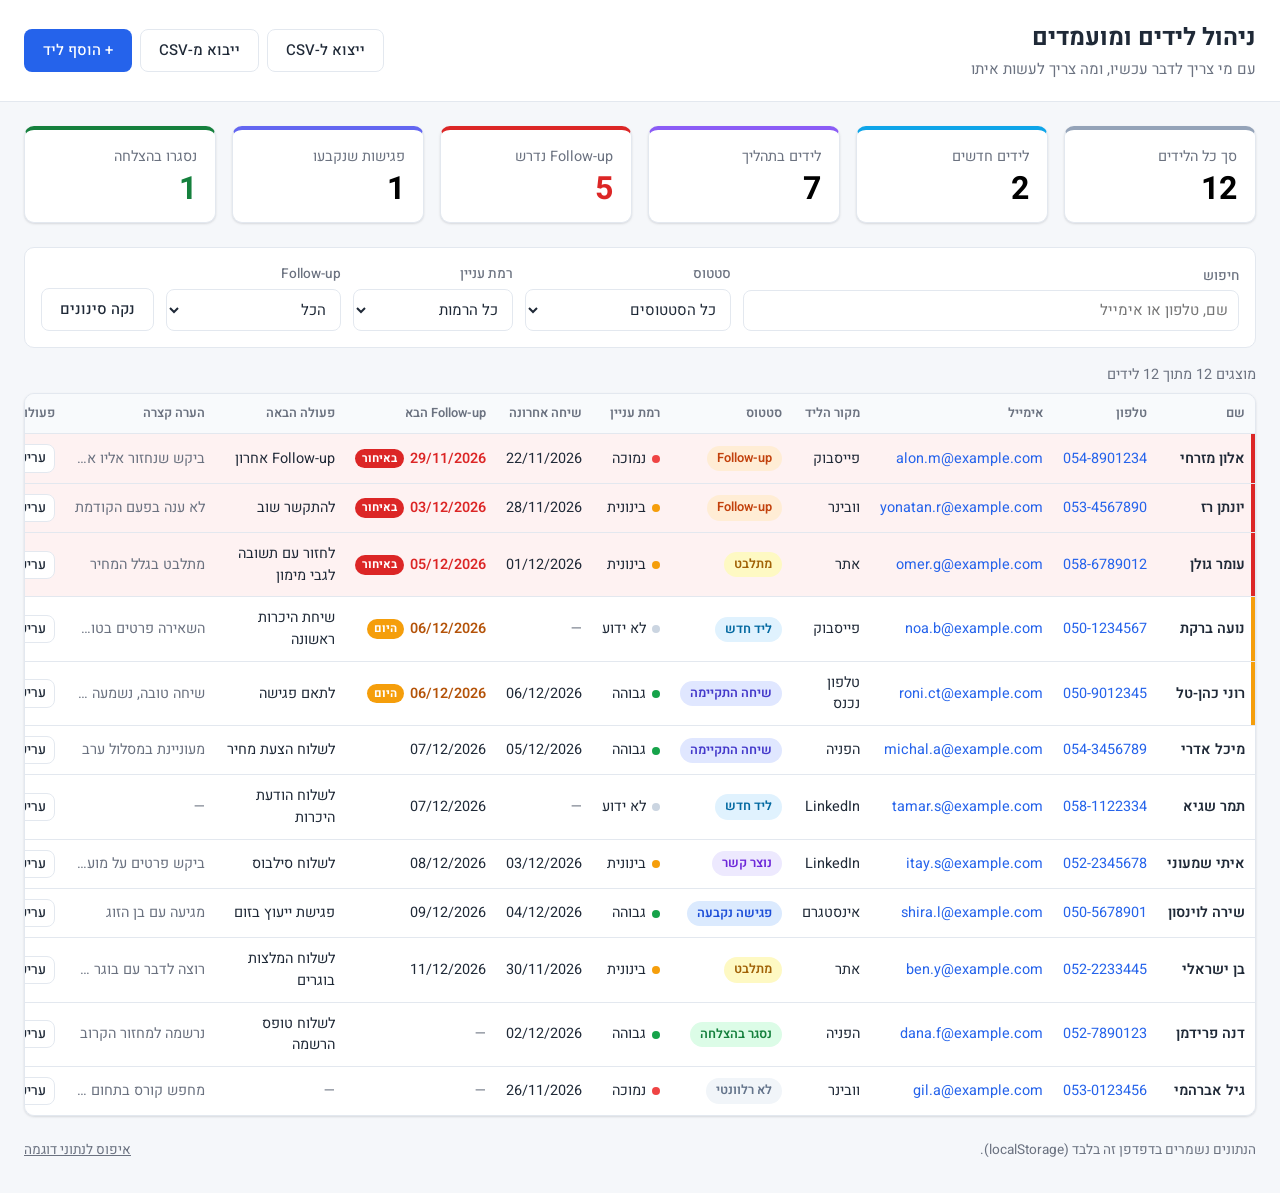
==== index.html @ bf229260 "Initial working version of Candidate Pipeline Dashboard" ====
<!DOCTYPE html>
<html lang="he" dir="rtl">
<head>
  <meta charset="UTF-8">
  <meta name="viewport" content="width=device-width, initial-scale=1.0">
  <title>ניהול לידים – Candidate Pipeline</title>
  <link rel="preconnect" href="https://fonts.googleapis.com">
  <link rel="preconnect" href="https://fonts.gstatic.com" crossorigin>
  <link href="https://fonts.googleapis.com/css2?family=Heebo:wght@400;500;600;700&display=swap" rel="stylesheet">
  <link rel="stylesheet" href="css/style.css">
</head>
<body>
  <header class="app-header">
    <div class="container header-inner">
      <div>
        <h1>ניהול לידים ומועמדים</h1>
        <p class="subtitle">עם מי צריך לדבר עכשיו, ומה צריך לעשות איתו</p>
      </div>
      <div class="header-actions">
        <button type="button" class="btn btn-ghost" id="exportCsvBtn">ייצוא ל-CSV</button>
        <button type="button" class="btn btn-ghost" id="importCsvBtn">ייבוא מ-CSV</button>
        <input type="file" id="importCsvInput" accept=".csv,text/csv" hidden>
        <button type="button" class="btn btn-primary" id="addLeadBtn">+ הוסף ליד</button>
      </div>
    </div>
  </header>

  <main class="container">
    <!-- 4.1 Summary area -->
    <section class="summary" aria-label="סיכום">
      <button type="button" class="card" data-card="all">
        <span class="card-label">סך כל הלידים</span>
        <span class="card-value" id="statTotal">0</span>
      </button>
      <button type="button" class="card" data-card="new">
        <span class="card-label">לידים חדשים</span>
        <span class="card-value" id="statNew">0</span>
      </button>
      <button type="button" class="card" data-card="inProgress">
        <span class="card-label">לידים בתהליך</span>
        <span class="card-value" id="statInProgress">0</span>
      </button>
      <button type="button" class="card card-alert" data-card="followUp">
        <span class="card-label">Follow-up נדרש</span>
        <span class="card-value" id="statFollowUp">0</span>
      </button>
      <button type="button" class="card" data-card="meeting">
        <span class="card-label">פגישות שנקבעו</span>
        <span class="card-value" id="statMeeting">0</span>
      </button>
      <button type="button" class="card card-success" data-card="closed">
        <span class="card-label">נסגרו בהצלחה</span>
        <span class="card-value" id="statClosed">0</span>
      </button>
    </section>

    <!-- 4.2 Search & filters -->
    <section class="filters" aria-label="חיפוש וסינון">
      <div class="field field-search">
        <label for="searchInput">חיפוש</label>
        <input type="search" id="searchInput" placeholder="שם, טלפון או אימייל">
      </div>
      <div class="field">
        <label for="statusFilter">סטטוס</label>
        <select id="statusFilter"></select>
      </div>
      <div class="field">
        <label for="interestFilter">רמת עניין</label>
        <select id="interestFilter"></select>
      </div>
      <div class="field">
        <label for="followUpFilter">Follow-up</label>
        <select id="followUpFilter">
          <option value="">הכל</option>
          <option value="due">נדרש (היום + באיחור)</option>
          <option value="overdue">באיחור</option>
          <option value="today">היום</option>
          <option value="upcoming">עתידי</option>
          <option value="none">ללא תאריך</option>
        </select>
      </div>
      <button type="button" class="btn btn-ghost" id="clearFiltersBtn">נקה סינונים</button>
    </section>

    <!-- 4.3 Leads table -->
    <section class="table-section">
      <p class="results-count" id="resultsCount"></p>
      <div class="table-wrap">
        <table class="leads-table">
          <thead>
            <tr>
              <th>שם</th>
              <th>טלפון</th>
              <th>אימייל</th>
              <th>מקור הליד</th>
              <th>סטטוס</th>
              <th>רמת עניין</th>
              <th>שיחה אחרונה</th>
              <th>Follow-up הבא</th>
              <th>פעולה הבאה</th>
              <th>הערה קצרה</th>
              <th>פעולות</th>
            </tr>
          </thead>
          <tbody id="leadsBody"></tbody>
        </table>
      </div>
      <p class="empty-state" id="emptyState" hidden>לא נמצאו לידים התואמים לחיפוש.</p>
    </section>
  </main>

  <footer class="container app-footer">
    <span>הנתונים נשמרים בדפדפן זה בלבד (localStorage).</span>
    <button type="button" class="link-btn" id="resetDataBtn">איפוס לנתוני דוגמה</button>
  </footer>

  <!-- Add / Edit lead form (sections 7–8) -->
  <dialog id="leadDialog" class="dialog">
    <form id="leadForm" class="lead-form">
      <h2 id="dialogTitle">הוספת ליד</h2>
      <input type="hidden" id="leadId">

      <div class="form-grid">
        <div class="field">
          <label for="fName">שם <span class="required">*</span></label>
          <input type="text" id="fName" required>
        </div>
        <div class="field">
          <label for="fPhone">טלפון</label>
          <input type="tel" id="fPhone" dir="ltr">
        </div>
        <div class="field">
          <label for="fEmail">אימייל</label>
          <input type="email" id="fEmail" dir="ltr">
        </div>
        <div class="field">
          <label for="fSource">מקור הליד</label>
          <input type="text" id="fSource" list="sourceOptions" placeholder="לדוגמה: פייסבוק, הפניה">
          <datalist id="sourceOptions"></datalist>
        </div>
        <div class="field">
          <label for="fStatus">סטטוס</label>
          <select id="fStatus"></select>
        </div>
        <div class="field">
          <label for="fInterest">רמת עניין</label>
          <select id="fInterest"></select>
        </div>
        <div class="field">
          <label for="fLastCall">תאריך שיחה אחרונה</label>
          <input type="date" id="fLastCall">
        </div>
        <div class="field">
          <label for="fFollowUp">תאריך Follow-up</label>
          <input type="date" id="fFollowUp">
        </div>
        <div class="field field-wide">
          <label for="fNextAction">פעולה הבאה</label>
          <input type="text" id="fNextAction">
        </div>
        <div class="field field-wide">
          <label for="fNotes">הערות</label>
          <textarea id="fNotes" rows="3"></textarea>
        </div>
      </div>

      <div class="form-actions">
        <button type="submit" class="btn btn-primary">שמירה</button>
        <button type="button" class="btn btn-ghost" id="cancelBtn">ביטול</button>
      </div>
    </form>
  </dialog>

  <script src="js/csv.js"></script>
  <script src="js/app.js"></script>
</body>
</html>
---- css/style.css ----
/* ---------- Design tokens ---------- */
:root {
  --bg: #f5f7fa;
  --surface: #ffffff;
  --border: #e3e8ef;
  --text: #1f2937;
  --text-muted: #6b7280;
  --primary: #2563eb;
  --primary-hover: #1d4ed8;
  --danger: #dc2626;
  --danger-bg: #fef2f2;
  --warning: #b45309;
  --warning-bg: #fffbeb;
  --success: #15803d;
  --radius: 10px;
  --shadow: 0 1px 2px rgba(16, 24, 40, 0.06), 0 1px 3px rgba(16, 24, 40, 0.08);
  --font: 'Heebo', 'Segoe UI', Arial, sans-serif;
}

* { box-sizing: border-box; }

body {
  margin: 0;
  font-family: var(--font);
  font-size: 15px;
  line-height: 1.5;
  color: var(--text);
  background: var(--bg);
}

.container {
  max-width: 1400px;
  margin: 0 auto;
  padding: 0 24px;
}

a { color: var(--primary); text-decoration: none; }
a:hover { text-decoration: underline; }

.muted { color: var(--text-muted); }

/* ---------- Header ---------- */
.app-header {
  background: var(--surface);
  border-bottom: 1px solid var(--border);
  padding: 20px 0;
  margin-bottom: 24px;
}

.header-inner {
  display: flex;
  align-items: center;
  justify-content: space-between;
  gap: 16px;
}

.app-header h1 { margin: 0; font-size: 1.5rem; font-weight: 700; }
.subtitle { margin: 2px 0 0; color: var(--text-muted); }

.header-actions { display: flex; flex-wrap: wrap; gap: 8px; }

/* ---------- Buttons ---------- */
.btn {
  font: inherit;
  font-weight: 500;
  border: 1px solid transparent;
  border-radius: 8px;
  padding: 9px 18px;
  cursor: pointer;
  transition: background-color 0.15s, border-color 0.15s;
  white-space: nowrap;
}

.btn-primary { background: var(--primary); color: #fff; }
.btn-primary:hover { background: var(--primary-hover); }

.btn-ghost { background: var(--surface); border-color: var(--border); color: var(--text); }
.btn-ghost:hover { background: #f0f3f7; }

.btn-small {
  padding: 3px 8px;
  font-size: 0.85rem;
  background: var(--surface);
  border-color: var(--border);
  color: var(--text);
}
.btn-small:hover { background: #f0f3f7; }

.btn-danger { color: var(--danger); }
.btn-danger:hover { background: var(--danger-bg); border-color: #fecaca; }

.btn:focus-visible, .card:focus-visible, .link-btn:focus-visible {
  outline: 2px solid var(--primary);
  outline-offset: 2px;
}

.link-btn {
  font: inherit;
  background: none;
  border: none;
  color: var(--text-muted);
  text-decoration: underline;
  cursor: pointer;
  padding: 0;
}
.link-btn:hover { color: var(--danger); }

/* ---------- Summary cards ---------- */
.summary {
  display: grid;
  grid-template-columns: repeat(6, 1fr);
  gap: 16px;
  margin-bottom: 24px;
}

.card {
  font: inherit;
  text-align: start;
  background: var(--surface);
  border: 1px solid var(--border);
  border-top: 4px solid #94a3b8;
  border-radius: var(--radius);
  box-shadow: var(--shadow);
  padding: 16px 18px;
  display: flex;
  flex-direction: column;
  gap: 4px;
  cursor: pointer;
  transition: transform 0.15s, box-shadow 0.15s;
}
.card:hover { transform: translateY(-2px); box-shadow: 0 4px 12px rgba(16, 24, 40, 0.1); }

.card[data-card="new"]        { border-top-color: #0ea5e9; }
.card[data-card="inProgress"] { border-top-color: #8b5cf6; }
.card[data-card="meeting"]    { border-top-color: #6366f1; }
.card-alert   { border-top-color: var(--danger); }
.card-success { border-top-color: var(--success); }

.card-label { color: var(--text-muted); font-size: 0.9rem; }
.card-value { font-size: 2rem; font-weight: 700; line-height: 1.1; }
.card-alert .card-value { color: var(--danger); }
.card-success .card-value { color: var(--success); }

/* ---------- Filters ---------- */
.filters {
  display: flex;
  flex-wrap: wrap;
  align-items: flex-end;
  gap: 12px;
  background: var(--surface);
  border: 1px solid var(--border);
  border-radius: var(--radius);
  padding: 16px;
  margin-bottom: 16px;
}

.field { display: flex; flex-direction: column; gap: 4px; min-width: 160px; }
.field-search { flex: 1 1 260px; }
.field label { font-size: 0.85rem; font-weight: 500; color: var(--text-muted); }

input, select, textarea {
  font: inherit;
  color: var(--text);
  background: var(--surface);
  border: 1px solid var(--border);
  border-radius: 8px;
  padding: 8px 10px;
  width: 100%;
}
input:focus, select:focus, textarea:focus {
  outline: none;
  border-color: var(--primary);
  box-shadow: 0 0 0 3px rgba(37, 99, 235, 0.15);
}
/* Keep LTR inputs (phone, email) visually aligned to the right in an RTL form. */
input[dir="ltr"] { text-align: right; }
input[dir="ltr"]::placeholder { direction: rtl; }
textarea { resize: vertical; }

/* ---------- Table ---------- */
.results-count { margin: 0 0 8px; color: var(--text-muted); font-size: 0.9rem; }

.table-wrap {
  background: var(--surface);
  border: 1px solid var(--border);
  border-radius: var(--radius);
  box-shadow: var(--shadow);
  overflow-x: auto;
}

.leads-table { width: 100%; border-collapse: collapse; font-size: 0.9rem; }

.leads-table th,
.leads-table td {
  padding: 10px 10px;
  text-align: right;
  border-bottom: 1px solid var(--border);
  vertical-align: middle;
}

.leads-table th {
  background: #f8fafc;
  font-size: 0.8rem;
  font-weight: 600;
  color: var(--text-muted);
  white-space: nowrap;
}

.leads-table tbody tr:last-child td { border-bottom: none; }
.leads-table tbody tr:hover { background: #f8fafc; }

/* Rows that need attention get a colored edge on the start (right) side. */
.leads-table tr.row-overdue { background: var(--danger-bg); }
.leads-table tr.row-overdue:hover { background: #fee2e2; }
.leads-table tr.row-overdue td:first-child { box-shadow: inset -4px 0 0 var(--danger); }
.leads-table tr.row-today td:first-child { box-shadow: inset -4px 0 0 #f59e0b; }

.cell-name { font-weight: 600; white-space: nowrap; }
.leads-table td a { white-space: nowrap; }

.cell-note {
  max-width: 150px;
  white-space: nowrap;
  overflow: hidden;
  text-overflow: ellipsis;
  color: var(--text-muted);
}

.cell-actions { white-space: nowrap; }
.cell-next { min-width: 130px; }
.cell-actions .btn + .btn { margin-inline-start: 4px; }

.empty-state {
  text-align: center;
  color: var(--text-muted);
  padding: 32px;
}

/* ---------- Status badges (section 5) ---------- */
.badge {
  display: inline-block;
  padding: 3px 10px;
  border-radius: 999px;
  font-size: 0.8rem;
  font-weight: 600;
  white-space: nowrap;
}
.status-new        { background: #e0f2fe; color: #0369a1; }
.status-contacted  { background: #ede9fe; color: #6d28d9; }
.status-called     { background: #e0e7ff; color: #4338ca; }
.status-followup   { background: #ffedd5; color: #c2410c; }
.status-meeting    { background: #dbeafe; color: #1d4ed8; }
.status-hesitant   { background: #fef9c3; color: #a16207; }
.status-irrelevant { background: #f1f5f9; color: #64748b; }
.status-closed     { background: #dcfce7; color: #15803d; }

/* ---------- Interest level ---------- */
.interest { white-space: nowrap; font-size: 0.9rem; }
.interest::before {
  content: '';
  display: inline-block;
  width: 8px;
  height: 8px;
  border-radius: 50%;
  margin-inline-end: 6px;
  vertical-align: middle;
}
.interest-high::before    { background: #16a34a; }
.interest-medium::before  { background: #f59e0b; }
.interest-low::before     { background: #ef4444; }
.interest-unknown::before { background: #cbd5e1; }

/* ---------- Follow-up dates (section 10) ---------- */
.fu { white-space: nowrap; display: inline-flex; align-items: center; gap: 6px; }
.fu small {
  font-size: 0.72rem;
  font-weight: 700;
  padding: 1px 7px;
  border-radius: 999px;
}
.fu-overdue { color: var(--danger); font-weight: 600; }
.fu-overdue small { background: var(--danger); color: #fff; }
.fu-today { color: var(--warning); font-weight: 600; }
.fu-today small { background: #f59e0b; color: #fff; }

/* ---------- Dialog / form ---------- */
.dialog {
  border: none;
  border-radius: 14px;
  padding: 0;
  width: min(680px, calc(100vw - 32px));
  box-shadow: 0 20px 50px rgba(0, 0, 0, 0.25);
  color: var(--text);
}
.dialog::backdrop { background: rgba(15, 23, 42, 0.45); }

.lead-form { padding: 24px; }
.lead-form h2 { margin: 0 0 18px; font-size: 1.25rem; }

.form-grid {
  display: grid;
  grid-template-columns: 1fr 1fr;
  gap: 14px;
}
.form-grid .field { min-width: 0; }
.field-wide { grid-column: 1 / -1; }
.required { color: var(--danger); }

.form-actions {
  display: flex;
  gap: 10px;
  margin-top: 20px;
}

/* ---------- Footer ---------- */
.app-footer {
  display: flex;
  justify-content: space-between;
  gap: 12px;
  flex-wrap: wrap;
  color: var(--text-muted);
  font-size: 0.85rem;
  padding-top: 24px;
  padding-bottom: 32px;
}

/* ---------- Responsive ---------- */
@media (max-width: 1100px) {
  .summary { grid-template-columns: repeat(3, 1fr); }
}

@media (max-width: 760px) {
  .container { padding: 0 16px; }
  .header-inner { flex-direction: column; align-items: stretch; }
  .header-actions .btn { flex: 1 1 40%; }
  .header-actions .btn-primary { flex-basis: 100%; order: -1; }
  .app-header h1 { font-size: 1.25rem; }
  .summary { grid-template-columns: repeat(2, 1fr); gap: 10px; }
  .card { padding: 12px 14px; }
  .card-value { font-size: 1.6rem; }
  .field { min-width: 0; flex: 1 1 100%; }
  .filters .btn { width: 100%; }
  .form-grid { grid-template-columns: 1fr; }

  /* Table turns into stacked cards on small screens. */
  .table-wrap { background: none; border: none; box-shadow: none; }
  .leads-table thead { display: none; }
  .leads-table, .leads-table tbody, .leads-table tr, .leads-table td { display: block; width: 100%; }
  .leads-table tr {
    background: var(--surface);
    border: 1px solid var(--border);
    border-radius: var(--radius);
    margin-bottom: 12px;
    padding: 8px 0;
  }
  .leads-table tr.row-overdue { border-color: #fca5a5; }
  .leads-table tr.row-today { border-color: #fcd34d; }
  .leads-table tr td:first-child { box-shadow: none !important; }
  .leads-table td {
    display: flex;
    justify-content: space-between;
    gap: 12px;
    border-bottom: none;
    padding: 6px 14px;
  }
  .leads-table td::before {
    content: attr(data-label);
    font-weight: 500;
    color: var(--text-muted);
    font-size: 0.85rem;
  }
  .leads-table td.cell-actions { justify-content: flex-start; }
  .leads-table td.cell-actions::before { margin-inline-end: auto; }
  .cell-note { max-width: none; white-space: normal; }
  .cell-name { font-size: 1.05rem; }
}
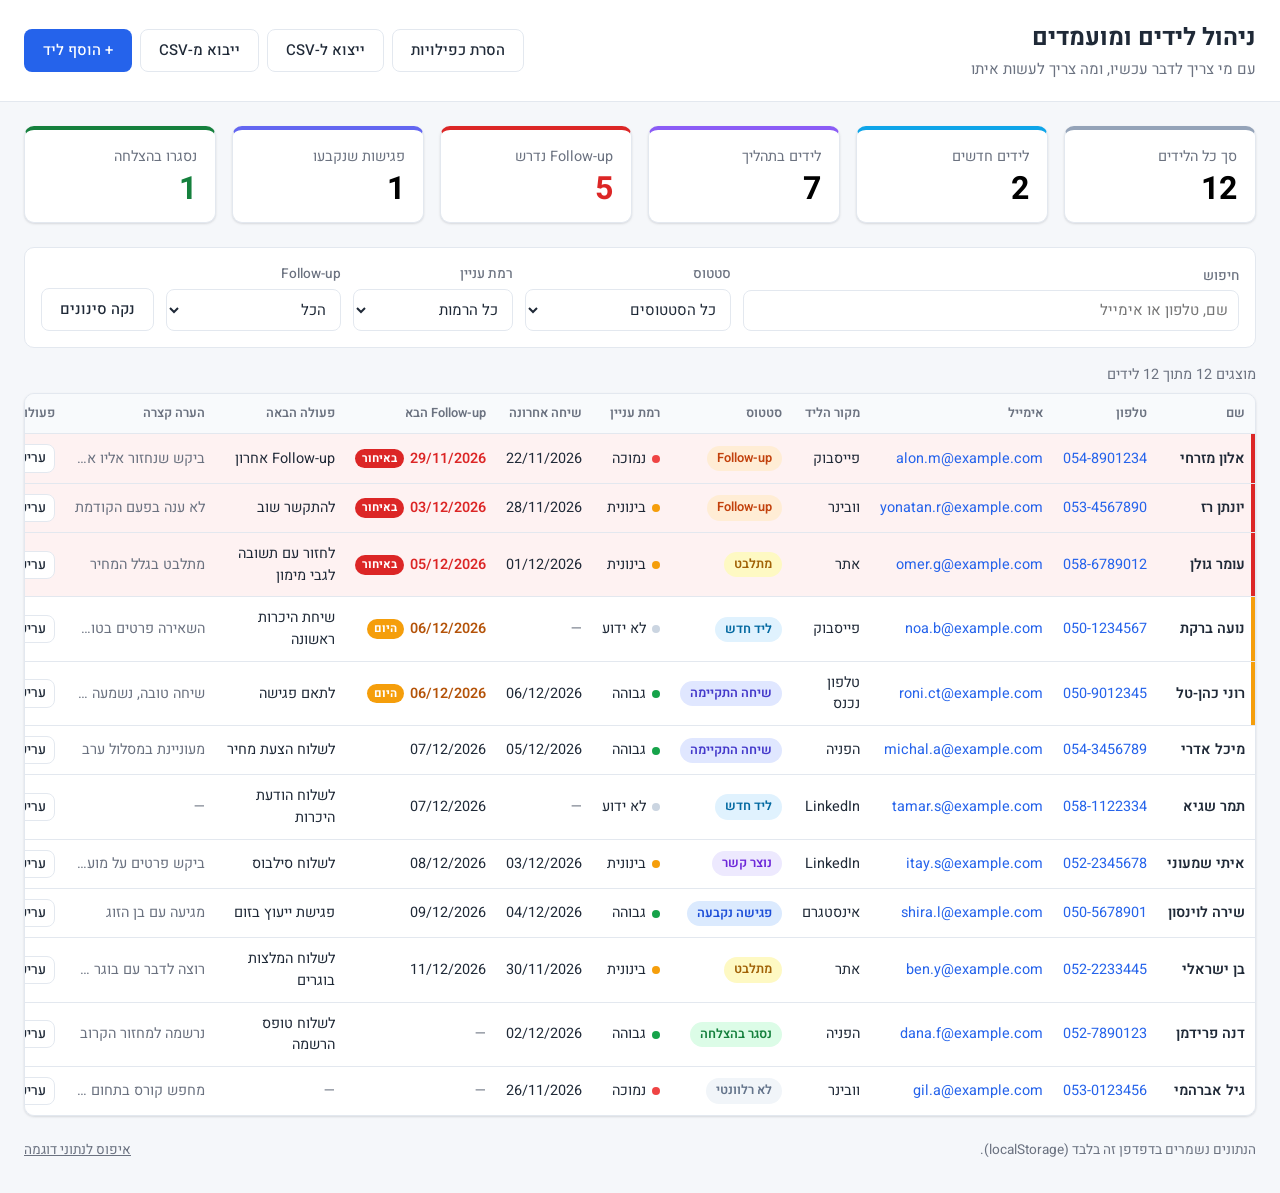
==== commit c5ff0129: "Add duplicate removal to dashboard Adds a "הסרת כפילויות" button that finds leads whose data fields " ====
--- a/index.html
+++ b/index.html
@@ -17,6 +17,7 @@
         <p class="subtitle">עם מי צריך לדבר עכשיו, ומה צריך לעשות איתו</p>
       </div>
       <div class="header-actions">
+        <button type="button" class="btn btn-ghost" id="removeDuplicatesBtn">הסרת כפילויות</button>
         <button type="button" class="btn btn-ghost" id="exportCsvBtn">ייצוא ל-CSV</button>
         <button type="button" class="btn btn-ghost" id="importCsvBtn">ייבוא מ-CSV</button>
         <input type="file" id="importCsvInput" accept=".csv,text/csv" hidden>
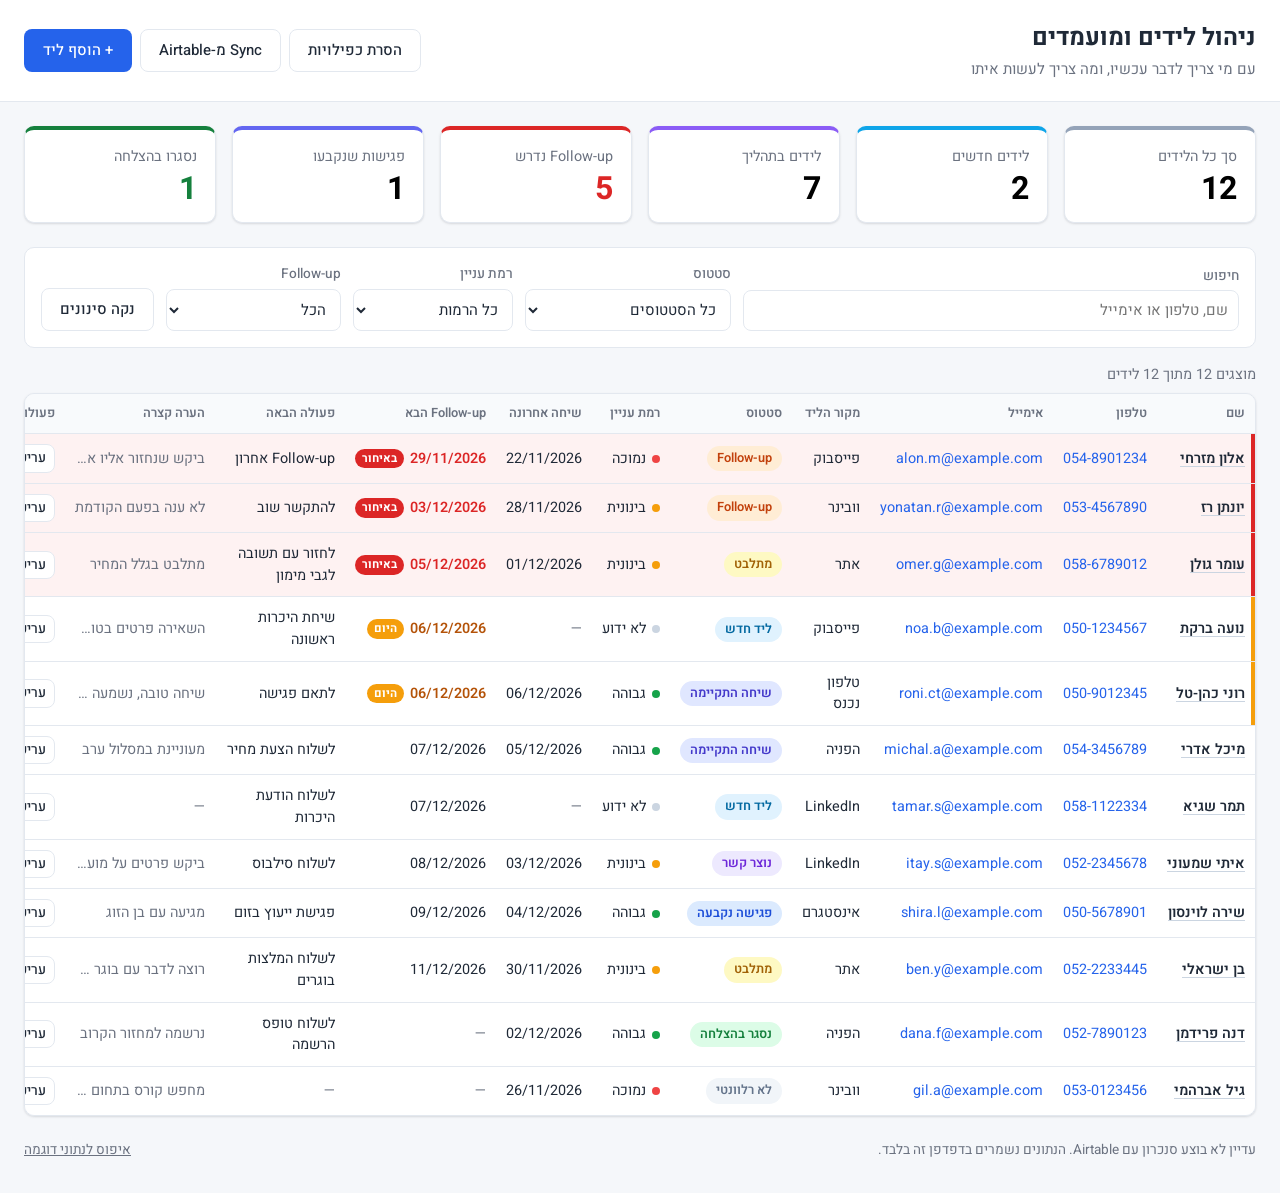
==== commit c5c92bc2: "Assignment 4: Airtable sync checks, lead details page and Apify import - Airtable sync (one-way): Sy" ====
--- a/index.html
+++ b/index.html
@@ -18,15 +18,13 @@
       </div>
       <div class="header-actions">
         <button type="button" class="btn btn-ghost" id="removeDuplicatesBtn">הסרת כפילויות</button>
-        <button type="button" class="btn btn-ghost" id="exportCsvBtn">ייצוא ל-CSV</button>
-        <button type="button" class="btn btn-ghost" id="importCsvBtn">ייבוא מ-CSV</button>
-        <input type="file" id="importCsvInput" accept=".csv,text/csv" hidden>
+        <button type="button" class="btn btn-ghost" id="syncBtn">Sync מ-Airtable</button>
         <button type="button" class="btn btn-primary" id="addLeadBtn">+ הוסף ליד</button>
       </div>
     </div>
   </header>
 
-  <main class="container">
+  <main class="container" id="dashboardView">
     <!-- 4.1 Summary area -->
     <section class="summary" aria-label="סיכום">
       <button type="button" class="card" data-card="all">
@@ -110,15 +108,56 @@
     </section>
   </main>
 
+  <!-- Lead details page (opened from the table via #lead/<id>; rendered by js/lead-page.js) -->
+  <main class="container" id="leadView" hidden></main>
+
   <footer class="container app-footer">
-    <span>הנתונים נשמרים בדפדפן זה בלבד (localStorage).</span>
-    <button type="button" class="link-btn" id="resetDataBtn">איפוס לנתוני דוגמה</button>
+    <span id="syncStatus"></span>
+    <span class="footer-links">
+      <button type="button" class="link-btn" id="disconnectBtn" hidden>ניתוק מ-Airtable</button>
+      <button type="button" class="link-btn" id="resetDataBtn">איפוס לנתוני דוגמה</button>
+    </span>
   </footer>
+
+  <!-- In-page message / confirmation window (replaces the browser's alert() and confirm()) -->
+  <dialog id="messageDialog" class="dialog dialog-small">
+    <form method="dialog" class="lead-form">
+      <p id="messageText" class="message-text"></p>
+      <div class="form-actions">
+        <button type="submit" class="btn btn-primary" value="ok" id="messageOkBtn">אישור</button>
+        <button type="submit" class="btn btn-ghost" value="cancel" id="messageCancelBtn">ביטול</button>
+      </div>
+    </form>
+  </dialog>
+
+  <!-- Airtable access token (entered once, saved only in this browser) -->
+  <dialog id="tokenDialog" class="dialog">
+    <form method="dialog" class="lead-form">
+      <h2>חיבור ל-Airtable</h2>
+      <p class="dialog-text">
+        כדי לסנכרן, צריך מפתח גישה אישי (Personal Access Token) של Airtable.
+        המפתח נשמר רק בדפדפן הזה, ולא נשלח לשום מקום חוץ מ-Airtable.
+      </p>
+      <p class="dialog-text">
+        יוצרים מפתח ב-<a href="https://airtable.com/create/tokens" target="_blank" rel="noopener">airtable.com/create/tokens</a>
+        עם ההרשאה <code dir="ltr">data.records:read</code> וגישה לבסיס "Candidate Pipeline" בלבד.
+      </p>
+      <div class="field">
+        <label for="tokenInput">מפתח גישה</label>
+        <input type="password" id="tokenInput" dir="ltr" autocomplete="off" spellcheck="false" required placeholder="הדביקו כאן את המפתח">
+      </div>
+      <div class="form-actions">
+        <button type="submit" class="btn btn-primary" value="save">שמירה וסנכרון</button>
+        <button type="submit" class="btn btn-ghost" value="cancel" formnovalidate>ביטול</button>
+      </div>
+    </form>
+  </dialog>
 
   <!-- Add / Edit lead form (sections 7–8) -->
   <dialog id="leadDialog" class="dialog">
     <form id="leadForm" class="lead-form">
       <h2 id="dialogTitle">הוספת ליד</h2>
+      <p id="formNote" class="dialog-text form-note"></p>
       <input type="hidden" id="leadId">
 
       <div class="form-grid">
@@ -174,5 +213,6 @@
 
   <script src="js/csv.js"></script>
   <script src="js/app.js"></script>
+  <script src="js/lead-page.js"></script>
 </body>
 </html>
--- a/css/style.css
+++ b/css/style.css
@@ -76,6 +76,7 @@
 
 .btn-ghost { background: var(--surface); border-color: var(--border); color: var(--text); }
 .btn-ghost:hover { background: #f0f3f7; }
+.btn:disabled { opacity: 0.6; cursor: progress; }
 
 .btn-small {
   padding: 3px 8px;
@@ -216,6 +217,9 @@
 .leads-table tr.row-today td:first-child { box-shadow: inset -4px 0 0 #f59e0b; }
 
 .cell-name { font-weight: 600; white-space: nowrap; }
+.lead-link { color: var(--text); text-decoration: underline; text-decoration-color: #cbd5e1; text-underline-offset: 3px; }
+.lead-link:hover { color: var(--primary); text-decoration-color: currentColor; }
+.local-tag { display: block; width: fit-content; margin-top: 2px; font-size: 0.72rem; font-weight: 500; color: #92400e; background: #fef3c7; border-radius: 999px; padding: 0 7px; }
 .leads-table td a { white-space: nowrap; }
 
 .cell-note {
@@ -247,6 +251,7 @@
 }
 .status-new        { background: #e0f2fe; color: #0369a1; }
 .status-contacted  { background: #ede9fe; color: #6d28d9; }
+.status-infoSent   { background: #cffafe; color: #0e7490; }
 .status-called     { background: #e0e7ff; color: #4338ca; }
 .status-followup   { background: #ffedd5; color: #c2410c; }
 .status-meeting    { background: #dbeafe; color: #1d4ed8; }
@@ -296,6 +301,11 @@
 
 .lead-form { padding: 24px; }
 .lead-form h2 { margin: 0 0 18px; font-size: 1.25rem; }
+.dialog-text { margin: 0 0 12px; color: var(--text-muted); font-size: 0.92rem; }
+.dialog-text code { background: #f1f5f9; padding: 1px 6px; border-radius: 4px; }
+.dialog-small { width: min(460px, calc(100vw - 32px)); }
+.message-text { margin: 0; white-space: pre-line; line-height: 1.6; }
+.form-note { margin-top: -10px; padding: 8px 10px; background: #f8fafc; border-radius: 8px; }
 
 .form-grid {
   display: grid;
@@ -323,6 +333,108 @@
   padding-top: 24px;
   padding-bottom: 32px;
 }
+.footer-links { display: flex; gap: 16px; }
+
+/* ---------- Lead details page ---------- */
+.lead-page { display: flex; flex-direction: column; gap: 16px; }
+.back-btn { align-self: flex-start; text-decoration: none; }
+.back-btn:hover { text-decoration: none; }
+
+.panel {
+  background: var(--surface);
+  border: 1px solid var(--border);
+  border-radius: var(--radius);
+  box-shadow: var(--shadow);
+  padding: 20px 22px;
+}
+.panel-head { display: flex; align-items: center; justify-content: space-between; gap: 12px; flex-wrap: wrap; }
+.panel-head h2 { margin: 0; font-size: 1.3rem; }
+.panel-sub { margin: 6px 0 16px; color: var(--text-muted); font-size: 0.9rem; }
+.lead-title { display: flex; align-items: center; gap: 10px; flex-wrap: wrap; }
+
+.chip {
+  display: inline-block;
+  font-size: 0.75rem;
+  color: var(--text-muted);
+  background: #f1f5f9;
+  border-radius: 999px;
+  padding: 2px 9px;
+  white-space: nowrap;
+}
+.chip-verified { color: #1d4ed8; background: #dbeafe; }
+.local-tag.inline { display: inline-block; margin: 0; }
+
+.details-grid {
+  display: grid;
+  grid-template-columns: repeat(auto-fill, minmax(220px, 1fr));
+  gap: 14px 24px;
+  margin: 0;
+}
+.detail dt { font-size: 0.8rem; color: var(--text-muted); margin-bottom: 2px; }
+.detail dd { margin: 0; }
+.detail-wide { grid-column: 1 / -1; }
+.pre { white-space: pre-line; }
+
+/* Web data panel */
+.web-panel { border-top: 4px solid #c026d3; }
+.link-form { display: flex; flex-direction: column; gap: 6px; margin-bottom: 14px; }
+.link-form label { font-size: 0.85rem; font-weight: 500; color: var(--text-muted); }
+.link-row { display: flex; gap: 8px; flex-wrap: wrap; }
+.link-row input { flex: 1 1 280px; width: auto; }
+.import-row {
+  display: flex;
+  align-items: center;
+  justify-content: space-between;
+  gap: 12px;
+  flex-wrap: wrap;
+  padding: 12px 14px;
+  background: #f8fafc;
+  border-radius: 8px;
+  margin-bottom: 14px;
+}
+.import-plan { margin: 0; flex: 1 1 320px; }
+.inline-field { display: inline-flex; align-items: center; gap: 6px; margin-top: 6px; }
+.inline-field input { width: 220px; padding: 5px 8px; }
+
+.notice { margin: 0 0 14px; padding: 10px 14px; border-radius: 8px; background: #f1f5f9; line-height: 1.6; }
+.notice-info { background: #eff6ff; color: #1e3a8a; display: flex; align-items: center; gap: 10px; }
+.notice-success { background: #f0fdf4; color: #166534; }
+.notice-warn { background: var(--warning-bg); color: #78350f; }
+.notice-error { background: var(--danger-bg); color: #991b1b; }
+.notice code { background: rgba(0, 0, 0, 0.06); padding: 1px 5px; border-radius: 4px; }
+
+.spinner {
+  width: 18px;
+  height: 18px;
+  flex: none;
+  border: 3px solid #bfdbfe;
+  border-top-color: var(--primary);
+  border-radius: 50%;
+  animation: spin 0.8s linear infinite;
+}
+@keyframes spin { to { transform: rotate(360deg); } }
+
+.result-list { list-style: none; margin: 0 0 10px; padding: 0; display: flex; flex-direction: column; gap: 10px; }
+.result-card {
+  display: flex;
+  align-items: flex-start;
+  gap: 12px;
+  padding: 12px;
+  border: 1px solid var(--border);
+  border-radius: 8px;
+}
+.result-main { flex: 1; min-width: 0; }
+.result-name { font-weight: 600; display: flex; gap: 6px; align-items: center; flex-wrap: wrap; }
+.result-bio { margin: 6px 0 0; color: var(--text-muted); font-size: 0.88rem; white-space: pre-line; }
+.avatar { width: 48px; height: 48px; border-radius: 50%; object-fit: cover; flex: none; background: #f1f5f9; }
+
+.imported { border: 1px solid var(--border); border-radius: 8px; padding: 16px; }
+.imported-head { display: flex; align-items: center; gap: 12px; margin-bottom: 14px; }
+.imported-head h3 { margin: 0 0 2px; font-size: 1.1rem; }
+.imported-meta { margin: 14px 0 0; font-size: 0.85rem; color: var(--text-muted); line-height: 1.7; }
+.apply-box { margin-top: 14px; padding-top: 12px; border-top: 1px dashed var(--border); display: flex; gap: 8px; flex-wrap: wrap; align-items: center; }
+.apply-box p { flex-basis: 100%; margin: 0 0 4px; font-size: 0.85rem; }
+.empty-web { margin: 0; }
 
 /* ---------- Responsive ---------- */
 @media (max-width: 1100px) {
@@ -330,6 +442,11 @@
 }
 
 @media (max-width: 760px) {
+  .panel { padding: 16px; }
+  .result-card { flex-wrap: wrap; }
+  .result-card .btn { width: 100%; }
+  .inline-field { flex-wrap: wrap; }
+  .inline-field input { width: 100%; }
   .container { padding: 0 16px; }
   .header-inner { flex-direction: column; align-items: stretch; }
   .header-actions .btn { flex: 1 1 40%; }
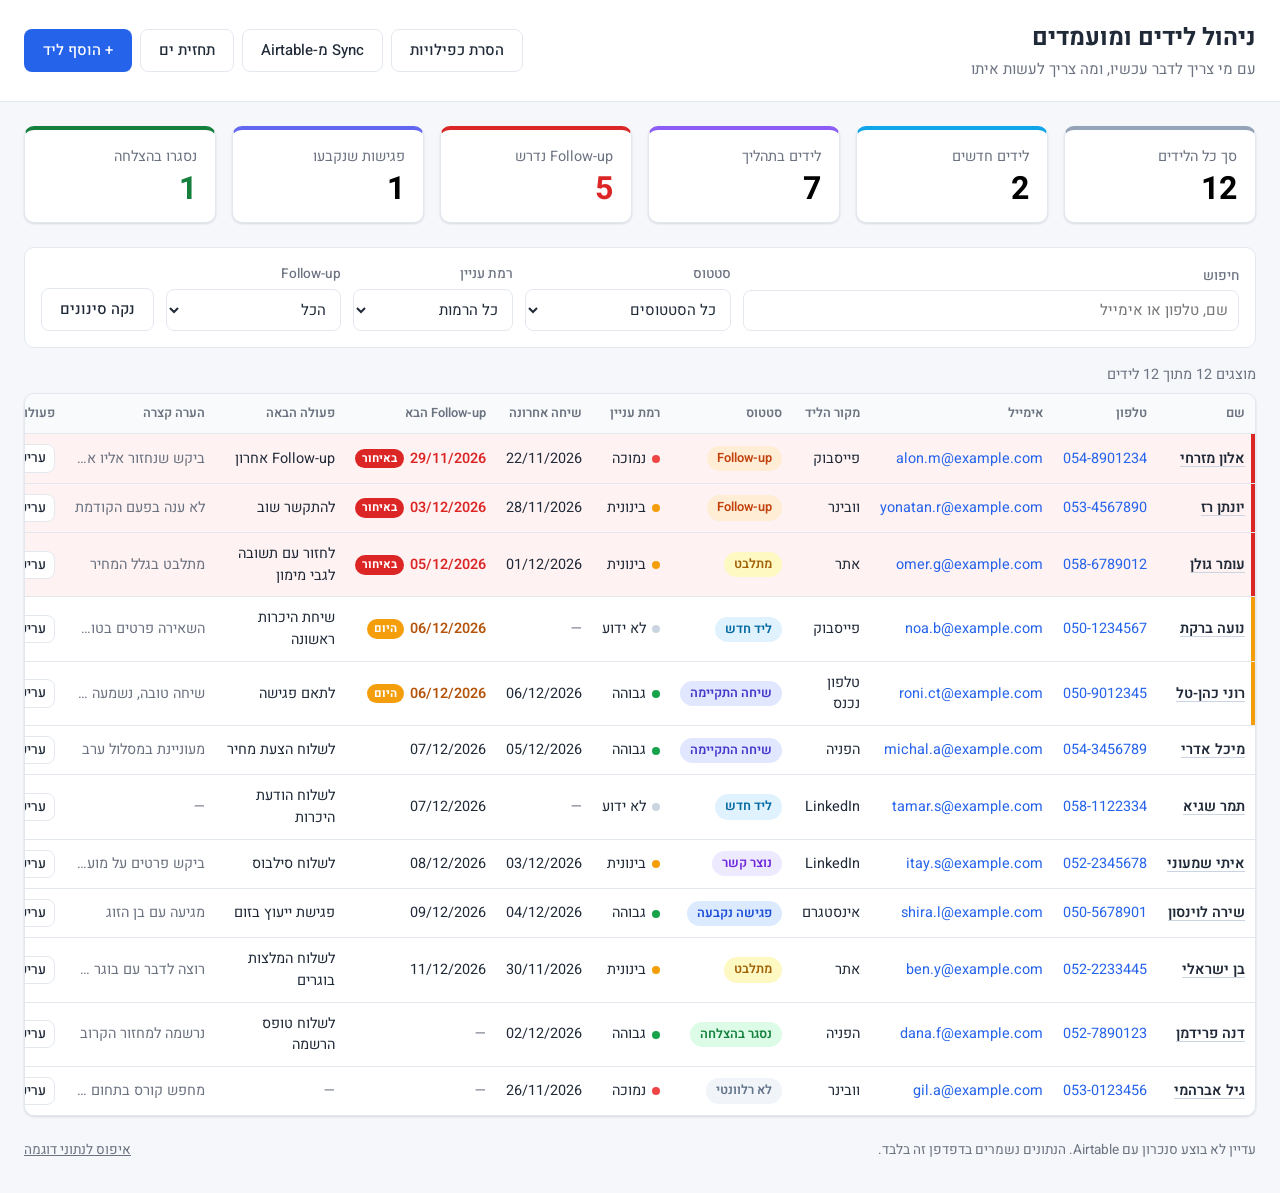
==== commit aa93a03a: "Bonus 2: sea forecast page with the Open-Meteo Marine Weather API - forecast.html + js/forecast-page" ====
--- a/index.html
+++ b/index.html
@@ -19,6 +19,7 @@
       <div class="header-actions">
         <button type="button" class="btn btn-ghost" id="removeDuplicatesBtn">הסרת כפילויות</button>
         <button type="button" class="btn btn-ghost" id="syncBtn">Sync מ-Airtable</button>
+        <a href="forecast.html" class="btn btn-ghost">תחזית ים</a>
         <button type="button" class="btn btn-primary" id="addLeadBtn">+ הוסף ליד</button>
       </div>
     </div>
--- a/css/style.css
+++ b/css/style.css
@@ -436,12 +436,81 @@
 .apply-box p { flex-basis: 100%; margin: 0 0 4px; font-size: 0.85rem; }
 .empty-web { margin: 0; }
 
+/* ---------- Sea forecast page (forecast.html) ---------- */
+a.btn { display: inline-block; text-align: center; text-decoration: none; }
+a.btn:hover { text-decoration: none; }
+
+.forecast-page { display: flex; flex-direction: column; gap: 16px; }
+.forecast-controls { display: flex; align-items: center; justify-content: space-between; gap: 12px; flex-wrap: wrap; margin-bottom: 16px; }
+.segmented { display: inline-flex; border: 1px solid var(--border); border-radius: 8px; overflow: hidden; }
+.seg-btn {
+  font: inherit;
+  font-weight: 500;
+  padding: 9px 18px;
+  border: none;
+  border-inline-start: 1px solid var(--border);
+  background: var(--surface);
+  color: var(--text);
+  cursor: pointer;
+}
+.seg-btn:first-child { border-inline-start: none; }
+.seg-btn:hover { background: #f0f3f7; }
+.seg-btn.active { background: var(--primary); color: #fff; }
+.seg-btn:focus-visible { outline: 2px solid var(--primary); outline-offset: -2px; }
+
+.forecast-head h2 { margin: 0 0 4px; font-size: 1.3rem; }
+.forecast-area { font-size: 0.95rem; font-weight: 400; }
+.forecast-meta { margin: 0 0 16px; color: var(--text-muted); font-size: 0.85rem; line-height: 1.7; }
+
+.metrics { display: grid; grid-template-columns: repeat(4, 1fr); gap: 12px; margin-bottom: 18px; }
+.metric {
+  display: flex;
+  flex-direction: column;
+  gap: 4px;
+  padding: 14px 16px;
+  border: 1px solid var(--border);
+  border-top: 4px solid #0ea5e9;
+  border-radius: var(--radius);
+  background: var(--surface);
+}
+.metric-label { color: var(--text-muted); font-size: 0.85rem; }
+.metric-value { font-size: 1.6rem; font-weight: 700; line-height: 1.2; display: flex; align-items: center; gap: 6px; }
+.metric-value small { font-size: 0.9rem; font-weight: 500; color: var(--text-muted); }
+.metric-sub { font-size: 0.8rem; color: var(--text-muted); }
+.dir-arrow { display: inline-block; color: #0284c7; font-size: 1.3rem; line-height: 1; }
+
+.chart { margin: 0 0 14px; }
+.chart figcaption { font-size: 0.85rem; color: var(--text-muted); margin-bottom: 6px; }
+.chart-box { border: 1px solid var(--border); border-radius: 8px; padding: 6px; background: #fbfdff; }
+.chart svg { display: block; width: 100%; height: auto; }
+.chart .grid { stroke: #e5eaf0; stroke-width: 1; }
+.chart .grid-v { stroke-dasharray: 3 3; }
+.chart .axis { font-family: var(--font); font-size: 11px; fill: var(--text-muted); }
+.chart .axis-day { font-weight: 600; fill: var(--text); }
+.chart .line { fill: none; stroke: #0284c7; stroke-width: 2.2; stroke-linejoin: round; stroke-linecap: round; }
+.chart .area { fill: rgba(14, 165, 233, 0.12); stroke: none; }
+.chart .pt { fill: #0284c7; }
+.chart .hover { fill: transparent; }
+.chart .hover:hover { fill: rgba(2, 132, 199, 0.08); }
+
+.hourly summary { cursor: pointer; font-weight: 500; padding: 6px 0; }
+.hourly .table-wrap { margin-top: 8px; max-height: 420px; overflow: auto; }
+.hourly-table { width: 100%; border-collapse: collapse; font-size: 0.88rem; }
+.hourly-table th, .hourly-table td { padding: 7px 10px; text-align: right; border-bottom: 1px solid var(--border); white-space: nowrap; }
+.hourly-table th { position: sticky; top: 0; background: #f8fafc; color: var(--text-muted); font-size: 0.8rem; font-weight: 600; }
+.forecast-disclaimer { margin: 0; }
+
 /* ---------- Responsive ---------- */
 @media (max-width: 1100px) {
   .summary { grid-template-columns: repeat(3, 1fr); }
 }
 
 @media (max-width: 760px) {
+  .metrics { grid-template-columns: repeat(2, 1fr); }
+  .metric-value { font-size: 1.3rem; }
+  .forecast-controls { flex-direction: column; align-items: stretch; }
+  .segmented { display: flex; }
+  .seg-btn { flex: 1; padding: 9px 6px; }
   .panel { padding: 16px; }
   .result-card { flex-wrap: wrap; }
   .result-card .btn { width: 100%; }
@@ -491,3 +560,4 @@
   .cell-note { max-width: none; white-space: normal; }
   .cell-name { font-size: 1.05rem; }
 }
+.credit { white-space: nowrap; unicode-bidi: isolate; }
